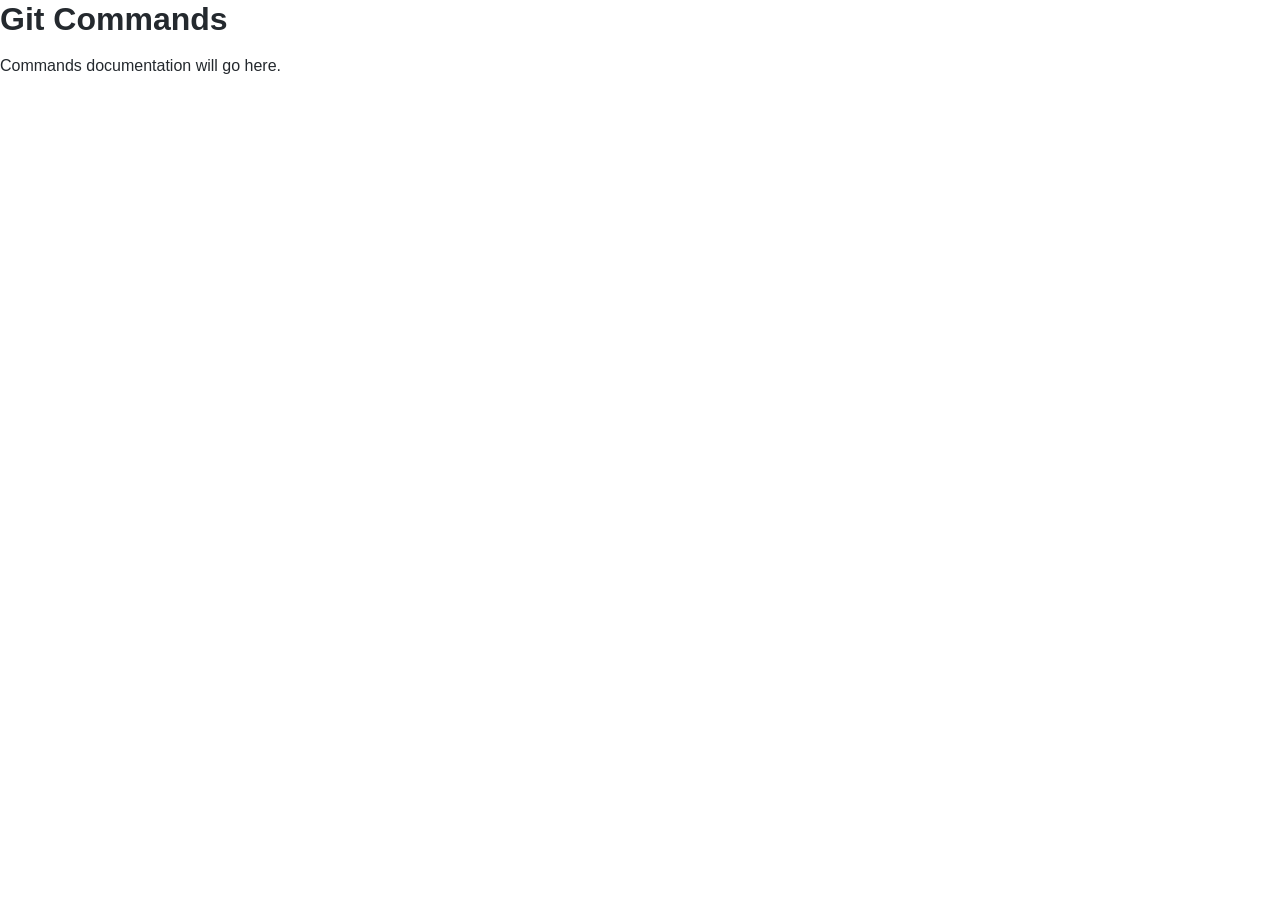
==== gitlearn/commands.html @ b14d95a1 "Initial GitLearn project structure and base files" ====
<!DOCTYPE html>
<html lang="en">

<head>
    <meta charset="UTF-8">
    <meta name="viewport" content="width=device-width, initial-scale=1.0">
    <title>Git Commands - GitLearn</title>
    <link rel="stylesheet" href="css/styles.css">
</head>

<body>
    <header>
        <h1>Git Commands</h1>
    </header>
    <main>
        <p>Commands documentation will go here.</p>
    </main>
    <script src="js/commands.js"></script>
</body>

</html>
---- gitlearn/css/styles.css ----
/* GitLearn CSS Design System */

/* ===== CSS VARIABLES FOR THEMING ===== */
:root {
    /* Light Theme Colors */
    --primary-color: #0366d6;
    --primary-hover: #0256cc;
    --background-color: #ffffff;
    --sidebar-bg: #f6f8fa;
    --header-bg: #ffffff;
    --card-bg: #ffffff;
    --text-color: #24292e;
    --text-secondary: #586069;
    --border-color: #e1e4e8;
    --code-bg: #f6f8fa;
    --code-border: #e1e4e8;
    --shadow: rgba(0, 0, 0, 0.1);
    --shadow-hover: rgba(0, 0, 0, 0.15);

    /* Spacing */
    --spacing-xs: 0.25rem;
    --spacing-sm: 0.5rem;
    --spacing-md: 1rem;
    --spacing-lg: 1.5rem;
    --spacing-xl: 2rem;
    --spacing-2xl: 3rem;

    /* Typography */
    --font-family: -apple-system, BlinkMacSystemFont, 'Segoe UI', Roboto, sans-serif;
    --font-mono: 'SFMono-Regular', Consolas, 'Liberation Mono', Menlo, monospace;
    --font-size-sm: 0.875rem;
    --font-size-base: 1rem;
    --font-size-lg: 1.25rem;
    --font-size-xl: 1.5rem;
    --font-size-2xl: 2rem;
    --line-height: 1.5;
}

/* Dark Theme */
.dark {
    --background-color: #0d1117;
    --sidebar-bg: #161b22;
    --header-bg: #161b22;
    --card-bg: #161b22;
    --text-color: #c9d1d9;
    --text-secondary: #8b949e;
    --border-color: #30363d;
    --code-bg: #161b22;
    --code-border: #30363d;
    --shadow: rgba(0, 0, 0, 0.3);
    --shadow-hover: rgba(0, 0, 0, 0.4);
}

/* ===== RESET AND BASE STYLES ===== */
* {
    box-sizing: border-box;
    margin: 0;
    padding: 0;
}

body {
    font-family: var(--font-family);
    font-size: var(--font-size-base);
    line-height: var(--line-height);
    color: var(--text-color);
    background-color: var(--background-color);
    transition: background-color 0.3s ease, color 0.3s ease;
}

h1,
h2,
h3,
h4,
h5,
h6 {
    margin-bottom: var(--spacing-md);
    font-weight: 600;
    line-height: 1.2;
}

h1 {
    font-size: var(--font-size-2xl);
}

h2 {
    font-size: var(--font-size-xl);
}

h3 {
    font-size: var(--font-size-lg);
}

p {
    margin-bottom: var(--spacing-md);
}

a {
    color: var(--primary-color);
    text-decoration: none;
    transition: color 0.2s ease;
}

a:hover {
    color: var(--primary-hover);
}

/* ===== LAYOUT ===== */
.app-container {
    display: flex;
    min-height: 100vh;
}

.sidebar {
    width: 280px;
    background-color: var(--sidebar-bg);
    border-right: 1px solid var(--border-color);
    padding: var(--spacing-lg);
    position: fixed;
    height: 100vh;
    overflow-y: auto;
    transition: transform 0.3s ease;
}

.main-content {
    flex: 1;
    margin-left: 280px;
    display: flex;
    flex-direction: column;
    min-height: 100vh;
}

.header {
    background-color: var(--header-bg);
    border-bottom: 1px solid var(--border-color);
    padding: var(--spacing-lg);
    display: flex;
    justify-content: space-between;
    align-items: center;
    position: sticky;
    top: 0;
    z-index: 100;
}

.content {
    padding: var(--spacing-2xl);
    max-width: 1200px;
    margin: 0 auto;
    flex: 1;
}

/* ===== SIDEBAR NAVIGATION ===== */
.sidebar-nav {
    list-style: none;
}

.sidebar-nav li {
    margin-bottom: var(--spacing-sm);
}

.sidebar-nav a {
    display: block;
    padding: var(--spacing-md);
    border-radius: 6px;
    color: var(--text-color);
    font-weight: 500;
    transition: all 0.2s ease;
}

.sidebar-nav a:hover,
.sidebar-nav a.active {
    background-color: var(--primary-color);
    color: white;
    transform: translateX(4px);
}

/* ===== HEADER ===== */
.header-title h1 {
    font-size: var(--font-size-xl);
    margin: 0;
}

.header-title p {
    font-size: var(--font-size-sm);
    color: var(--text-secondary);
    margin: 0;
}

.header-actions {
    display: flex;
    align-items: center;
    gap: var(--spacing-md);
}

/* ===== SEARCH BAR ===== */
.search-bar {
    position: relative;
    width: 300px;
}

.search-bar input {
    width: 100%;
    padding: var(--spacing-sm) var(--spacing-md);
    border: 1px solid var(--border-color);
    border-radius: 6px;
    background-color: var(--card-bg);
    color: var(--text-color);
    font-size: var(--font-size-base);
    transition: border-color 0.2s ease, box-shadow 0.2s ease;
}

.search-bar input:focus {
    outline: none;
    border-color: var(--primary-color);
    box-shadow: 0 0 0 3px rgba(3, 102, 214, 0.1);
}

.search-bar input::placeholder {
    color: var(--text-secondary);
}

/* ===== DARK MODE TOGGLE ===== */
.theme-toggle {
    background: none;
    border: 1px solid var(--border-color);
    border-radius: 6px;
    padding: var(--spacing-sm);
    cursor: pointer;
    color: var(--text-color);
    transition: all 0.2s ease;
}

.theme-toggle:hover {
    background-color: var(--card-bg);
    border-color: var(--primary-color);
}

/* ===== COMMAND CARDS ===== */
.command-card {
    background-color: var(--card-bg);
    border: 1px solid var(--border-color);
    border-radius: 8px;
    padding: var(--spacing-lg);
    margin-bottom: var(--spacing-lg);
    box-shadow: 0 2px 4px var(--shadow);
    transition: all 0.3s ease;
}

.command-card:hover {
    box-shadow: 0 4px 8px var(--shadow-hover);
    transform: translateY(-2px);
}

.command-name {
    font-size: var(--font-size-lg);
    font-weight: 600;
    color: var(--primary-color);
    margin-bottom: var(--spacing-sm);
}

.command-description {
    color: var(--text-secondary);
    margin-bottom: var(--spacing-md);
}

.command-syntax,
.command-example {
    margin-bottom: var(--spacing-md);
}

.command-label {
    font-weight: 600;
    color: var(--text-color);
    margin-bottom: var(--spacing-xs);
}

/* ===== CODE BLOCKS ===== */
.code-block {
    position: relative;
    background-color: var(--code-bg);
    border: 1px solid var(--code-border);
    border-radius: 6px;
    padding: var(--spacing-md);
    margin: var(--spacing-md) 0;
    font-family: var(--font-mono);
    font-size: var(--font-size-sm);
    line-height: 1.4;
    overflow-x: auto;
    white-space: pre-wrap;
    word-wrap: break-word;
}

.code-block code {
    background: none;
    padding: 0;
    border-radius: 0;
    font-family: inherit;
    font-size: inherit;
}

/* ===== COPY BUTTONS ===== */
.copy-btn {
    position: absolute;
    top: var(--spacing-sm);
    right: var(--spacing-sm);
    background-color: var(--card-bg);
    border: 1px solid var(--border-color);
    border-radius: 4px;
    padding: var(--spacing-xs) var(--spacing-sm);
    font-size: var(--font-size-sm);
    cursor: pointer;
    color: var(--text-secondary);
    transition: all 0.2s ease;
}

.copy-btn:hover {
    background-color: var(--primary-color);
    color: white;
    border-color: var(--primary-color);
}

.copy-btn.copied {
    background-color: #28a745;
    color: white;
    border-color: #28a745;
}

/* ===== DOCUMENTATION SECTIONS ===== */
.section {
    margin-bottom: var(--spacing-2xl);
}

.section h2 {
    border-bottom: 2px solid var(--border-color);
    padding-bottom: var(--spacing-sm);
    margin-bottom: var(--spacing-lg);
}

.section h3 {
    margin-top: var(--spacing-xl);
    margin-bottom: var(--spacing-md);
}

/* ===== BUTTONS ===== */
.btn {
    display: inline-block;
    padding: var(--spacing-sm) var(--spacing-md);
    border: 1px solid var(--border-color);
    border-radius: 6px;
    background-color: var(--card-bg);
    color: var(--text-color);
    font-size: var(--font-size-base);
    cursor: pointer;
    transition: all 0.2s ease;
    text-decoration: none;
}

.btn:hover {
    background-color: var(--primary-color);
    color: white;
    border-color: var(--primary-color);
    transform: translateY(-1px);
}

.btn-primary {
    background-color: var(--primary-color);
    color: white;
    border-color: var(--primary-color);
}

/* ===== RESPONSIVE DESIGN ===== */

/* Tablet */
@media (max-width: 1024px) {
    .sidebar {
        width: 240px;
    }

    .main-content {
        margin-left: 240px;
    }

    .search-bar {
        width: 250px;
    }

    .content {
        padding: var(--spacing-lg);
    }
}

/* Mobile */
@media (max-width: 768px) {
    .app-container {
        flex-direction: column;
    }

    .sidebar {
        width: 100%;
        height: auto;
        position: static;
        border-right: none;
        border-bottom: 1px solid var(--border-color);
        padding: var(--spacing-md);
    }

    .sidebar-nav {
        display: flex;
        flex-wrap: wrap;
        gap: var(--spacing-sm);
    }

    .sidebar-nav li {
        margin-bottom: 0;
    }

    .sidebar-nav a {
        padding: var(--spacing-sm) var(--spacing-md);
        font-size: var(--font-size-sm);
    }

    .main-content {
        margin-left: 0;
    }

    .header {
        flex-direction: column;
        gap: var(--spacing-md);
        padding: var(--spacing-md);
    }

    .header-actions {
        width: 100%;
        justify-content: space-between;
    }

    .search-bar {
        width: 100%;
        order: 1;
    }

    .content {
        padding: var(--spacing-md);
    }

    .command-card {
        padding: var(--spacing-md);
    }
}

/* Small Mobile */
@media (max-width: 480px) {
    .sidebar-nav {
        justify-content: center;
    }

    .content {
        padding: var(--spacing-sm);
    }

    .command-card {
        padding: var(--spacing-sm);
    }

    h1 {
        font-size: var(--font-size-xl);
    }

    h2 {
        font-size: var(--font-size-lg);
    }

    h3 {
        font-size: var(--font-size-base);
    }
}

/* ===== UTILITIES ===== */
.hidden {
    display: none;
}

.text-center {
    text-align: center;
}

.mb-sm {
    margin-bottom: var(--spacing-sm);
}

.mb-md {
    margin-bottom: var(--spacing-md);
}

.mb-lg {
    margin-bottom: var(--spacing-lg);
}

.mb-xl {
    margin-bottom: var(--spacing-xl);
}

.mt-sm {
    margin-top: var(--spacing-sm);
}

.mt-md {
    margin-top: var(--spacing-md);
}

.mt-lg {
    margin-top: var(--spacing-lg);
}

.mt-xl {
    margin-top: var(--spacing-xl);
}
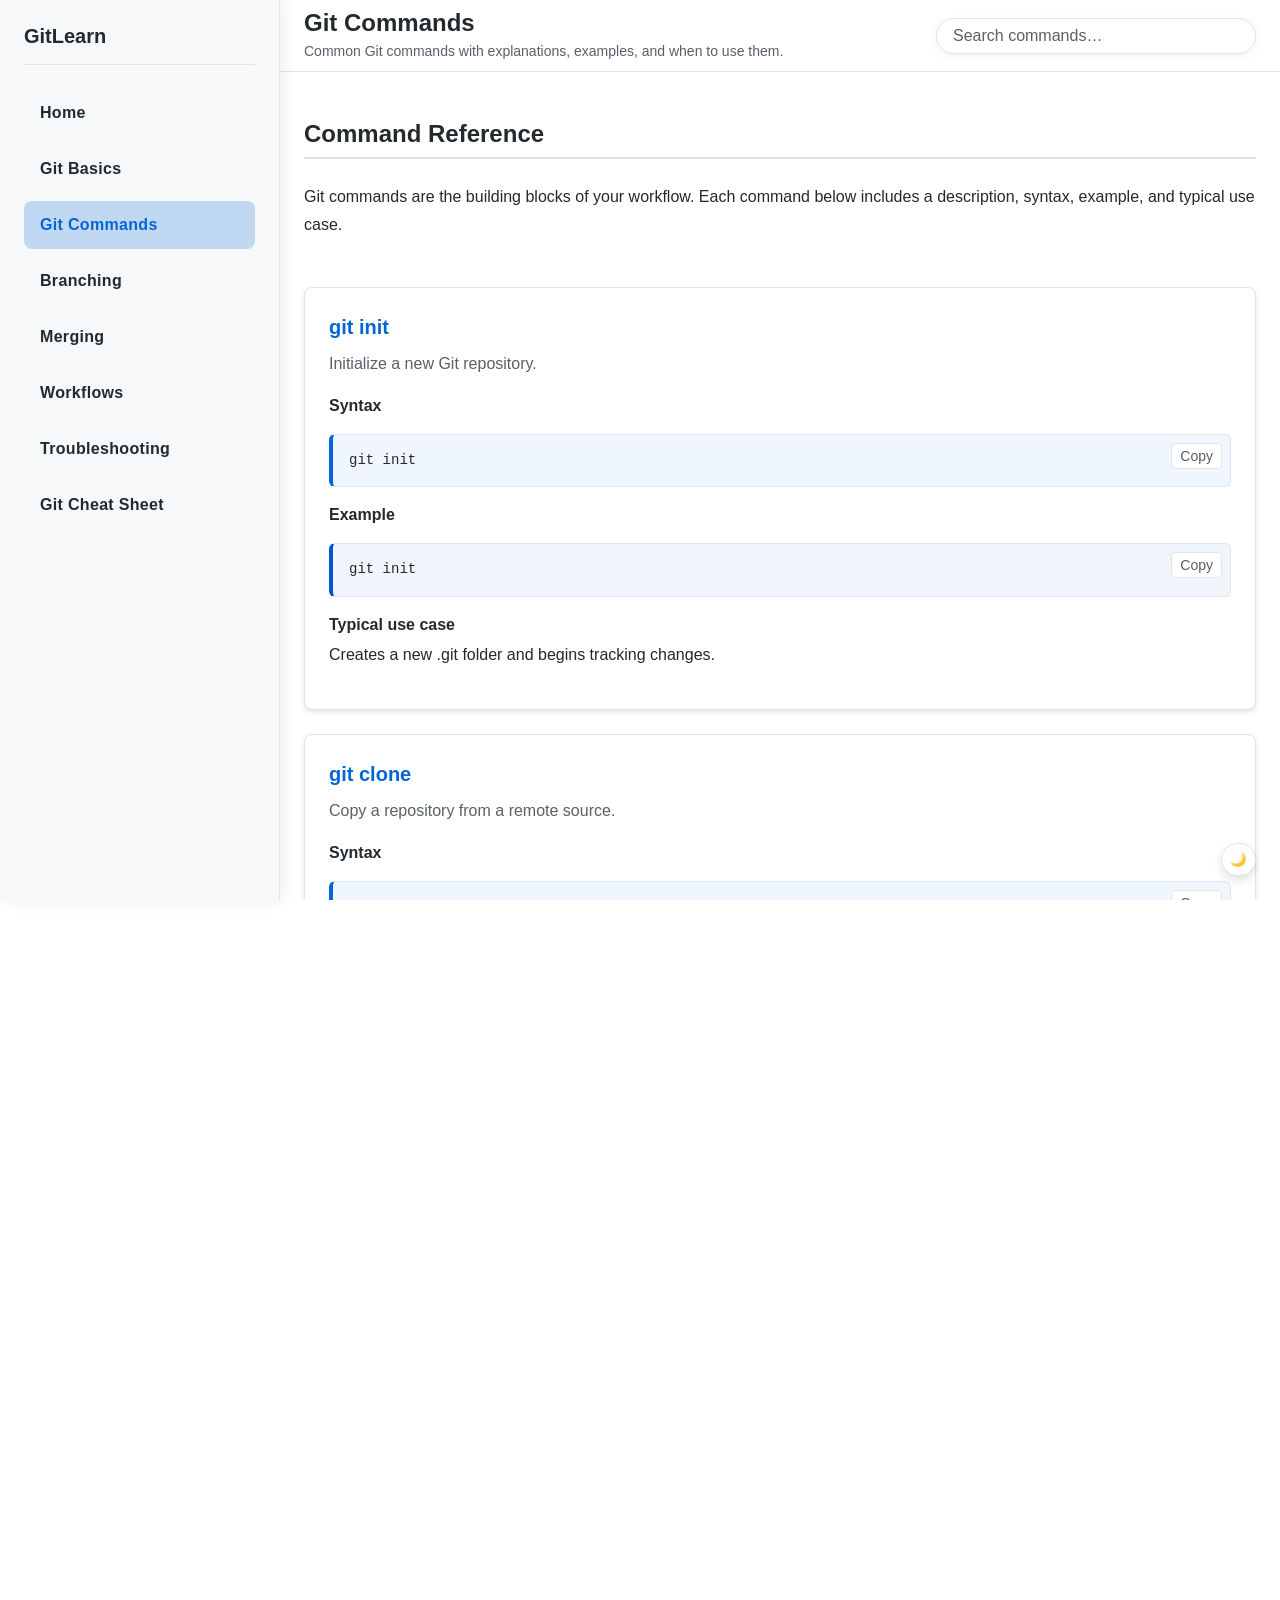
==== commit 93becd06: "Improve layout" ====
--- a/gitlearn/commands.html
+++ b/gitlearn/commands.html
@@ -9,12 +9,58 @@
 </head>
 
 <body>
-    <header>
-        <h1>Git Commands</h1>
-    </header>
-    <main>
-        <p>Commands documentation will go here.</p>
-    </main>
+    <div class="app-container">
+        <div class="sidebar-overlay" id="sidebar-overlay"></div>
+        <aside class="sidebar">
+            <div class="sidebar-brand">
+                <h2>GitLearn</h2>
+            </div>
+            <nav>
+                <ul class="sidebar-nav">
+                    <li><a href="index.html">Home</a></li>
+                    <li><a href="index.html#basics">Git Basics</a></li>
+                    <li><a class="active" href="commands.html">Git Commands</a></li>
+                    <li><a href="concepts.html#branches">Branching</a></li>
+                    <li><a href="concepts.html#merges">Merging</a></li>
+                    <li><a href="workflows.html">Workflows</a></li>
+                    <li><a href="index.html#troubleshooting">Troubleshooting</a></li>
+                    <li><a href="index.html#cheat-sheet">Git Cheat Sheet</a></li>
+                </ul>
+            </nav>
+        </aside>
+
+        <div class="main-content">
+            <header class="header">
+                <button class="sidebar-toggle" id="sidebar-toggle" aria-label="Toggle navigation">☰</button>
+                <div class="header-title">
+                    <h1>Git Commands</h1>
+                    <p>Common Git commands with explanations, examples, and when to use them.</p>
+                </div>
+                <div class="header-actions">
+                    <div class="search-bar">
+                        <input id="search-input" type="search" placeholder="Search commands…"
+                            aria-label="Search commands" />
+                    </div>
+                    <button class="theme-toggle" id="theme-toggle" aria-label="Toggle dark mode">🌙</button>
+                </div>
+            </header>
+
+            <main class="content">
+                <section class="section" id="commands-overview">
+                    <h2>Command Reference</h2>
+                    <p>Git commands are the building blocks of your workflow. Each command below includes a description,
+                        syntax, example, and typical use case.</p>
+                </section>
+
+                <section class="section" id="command-list">
+                    <div id="commands-container"></div>
+                </section>
+            </main>
+        </div>
+    </div>
+
+    <script src="js/main.js"></script>
+    <script src="js/search.js"></script>
     <script src="js/commands.js"></script>
 </body>
 
--- a/gitlearn/css/styles.css
+++ b/gitlearn/css/styles.css
@@ -34,6 +34,11 @@
     --font-size-xl: 1.5rem;
     --font-size-2xl: 2rem;
     --line-height: 1.5;
+
+    /* Layout */
+    --sidebar-width: 280px;
+    --content-max-width: 1100px;
+    --header-height: 72px;
 }
 
 /* Dark Theme */
@@ -52,6 +57,10 @@
 }
 
 /* ===== RESET AND BASE STYLES ===== */
+html {
+    scroll-behavior: smooth;
+}
+
 * {
     box-sizing: border-box;
     margin: 0;
@@ -105,52 +114,108 @@
 }
 
 /* ===== LAYOUT ===== */
+html,
+body {
+    height: 100%;
+    overflow-x: hidden;
+}
+
 .app-container {
     display: flex;
     min-height: 100vh;
 }
 
+.sidebar-overlay {
+    display: none;
+}
+
 .sidebar {
-    width: 280px;
+    width: var(--sidebar-width);
     background-color: var(--sidebar-bg);
     border-right: 1px solid var(--border-color);
     padding: var(--spacing-lg);
     position: fixed;
+    top: 0;
+    left: 0;
     height: 100vh;
     overflow-y: auto;
-    transition: transform 0.3s ease;
+    transition: transform 0.3s ease, box-shadow 0.3s ease;
+    box-shadow: 2px 0 16px rgba(0, 0, 0, 0.08);
+    z-index: 200;
 }
 
 .main-content {
     flex: 1;
-    margin-left: 280px;
+    margin-left: var(--sidebar-width);
     display: flex;
     flex-direction: column;
     min-height: 100vh;
+    background: transparent;
 }
 
 .header {
     background-color: var(--header-bg);
     border-bottom: 1px solid var(--border-color);
-    padding: var(--spacing-lg);
+    padding: 0 var(--spacing-lg);
+    height: var(--header-height);
     display: flex;
-    justify-content: space-between;
     align-items: center;
     position: sticky;
     top: 0;
-    z-index: 100;
+    z-index: 150;
+}
+
+.header-title {
+    display: flex;
+    flex-direction: column;
+    gap: 0.25rem;
+}
+
+.header-actions {
+    display: flex;
+    align-items: center;
+    gap: var(--spacing-md);
+    margin-left: auto;
 }
 
 .content {
-    padding: var(--spacing-2xl);
-    max-width: 1200px;
+    padding: var(--spacing-2xl) var(--spacing-lg);
+    max-width: var(--content-max-width);
     margin: 0 auto;
     flex: 1;
+    overflow: auto;
+}
+
+.content p {
+    margin-bottom: var(--spacing-md);
+    line-height: 1.75;
+}
+
+.content ul {
+    margin: var(--spacing-md) 0;
+    padding-left: 1.2rem;
+}
+
+.content li {
+    margin-bottom: 0.5rem;
 }
 
 /* ===== SIDEBAR NAVIGATION ===== */
+.sidebar-brand {
+    margin-bottom: var(--spacing-lg);
+    padding-bottom: var(--spacing-md);
+    border-bottom: 1px solid var(--border-color);
+}
+
+.sidebar-brand h2 {
+    font-size: var(--font-size-lg);
+    margin: 0;
+}
+
 .sidebar-nav {
     list-style: none;
+    padding: 0;
+    margin: 0;
 }
 
 .sidebar-nav li {
@@ -159,18 +224,22 @@
 
 .sidebar-nav a {
     display: block;
-    padding: var(--spacing-md);
-    border-radius: 6px;
+    padding: 0.75rem 1rem;
+    border-radius: 8px;
     color: var(--text-color);
-    font-weight: 500;
-    transition: all 0.2s ease;
-}
-
-.sidebar-nav a:hover,
+    font-weight: 600;
+    transition: background 0.2s ease, transform 0.2s ease;
+    letter-spacing: 0.02em;
+}
+
+.sidebar-nav a:hover {
+    background-color: rgba(3, 102, 214, 0.12);
+    transform: translateX(4px);
+}
+
 .sidebar-nav a.active {
-    background-color: var(--primary-color);
-    color: white;
-    transform: translateX(4px);
+    background-color: rgba(3, 102, 214, 0.22);
+    color: var(--primary-color);
 }
 
 /* ===== HEADER ===== */
@@ -179,59 +248,90 @@
     margin: 0;
 }
 
-.header-title p {
-    font-size: var(--font-size-sm);
-    color: var(--text-secondary);
-    margin: 0;
-}
-
-.header-actions {
-    display: flex;
-    align-items: center;
-    gap: var(--spacing-md);
-}
-
-/* ===== SEARCH BAR ===== */
-.search-bar {
-    position: relative;
-    width: 300px;
-}
-
-.search-bar input {
-    width: 100%;
-    padding: var(--spacing-sm) var(--spacing-md);
-    border: 1px solid var(--border-color);
-    border-radius: 6px;
-    background-color: var(--card-bg);
-    color: var(--text-color);
-    font-size: var(--font-size-base);
-    transition: border-color 0.2s ease, box-shadow 0.2s ease;
-}
-
-.search-bar input:focus {
-    outline: none;
-    border-color: var(--primary-color);
-    box-shadow: 0 0 0 3px rgba(3, 102, 214, 0.1);
-}
-
-.search-bar input::placeholder {
-    color: var(--text-secondary);
-}
-
-/* ===== DARK MODE TOGGLE ===== */
-.theme-toggle {
+.sidebar-toggle {
+    display: none;
     background: none;
     border: 1px solid var(--border-color);
     border-radius: 6px;
     padding: var(--spacing-sm);
     cursor: pointer;
     color: var(--text-color);
+    font-size: 1.1rem;
     transition: all 0.2s ease;
 }
 
-.theme-toggle:hover {
+.sidebar-toggle:hover {
     background-color: var(--card-bg);
     border-color: var(--primary-color);
+}
+
+.header-title p {
+    font-size: var(--font-size-sm);
+    color: var(--text-secondary);
+    margin: 0;
+}
+
+.header-actions {
+    display: flex;
+    align-items: center;
+    gap: var(--spacing-md);
+}
+
+/* ===== SEARCH BAR ===== */
+.search-bar {
+    position: relative;
+    width: 320px;
+    max-width: 100%;
+}
+
+.search-bar input {
+    width: 100%;
+    padding: var(--spacing-sm) var(--spacing-md);
+    border: 1px solid var(--border-color);
+    border-radius: 999px;
+    background-color: var(--card-bg);
+    color: var(--text-color);
+    font-size: var(--font-size-base);
+    transition: border-color 0.2s ease, box-shadow 0.2s ease;
+    box-shadow: 0 2px 10px rgba(0, 0, 0, 0.06);
+}
+
+.search-bar input:focus {
+    outline: none;
+    border-color: var(--primary-color);
+    box-shadow: 0 4px 14px rgba(3, 102, 214, 0.25);
+}
+
+.search-bar input:focus {
+    outline: none;
+    border-color: var(--primary-color);
+    box-shadow: 0 0 0 3px rgba(3, 102, 214, 0.1);
+}
+
+.search-bar input::placeholder {
+    color: var(--text-secondary);
+}
+
+/* ===== DARK MODE TOGGLE ===== */
+.theme-toggle {
+    position: fixed;
+    bottom: var(--spacing-lg);
+    right: var(--spacing-lg);
+    background: var(--card-bg);
+    border: 1px solid var(--border-color);
+    border-radius: 999px;
+    padding: var(--spacing-sm);
+    cursor: pointer;
+    color: var(--text-color);
+    transition: all 0.2s ease;
+    box-shadow: 0 4px 10px rgba(0, 0, 0, 0.12);
+    z-index: 300;
+}
+
+.theme-toggle:hover {
+    background-color: var(--primary-color);
+    border-color: var(--primary-color);
+    color: white;
 }
 
 /* ===== COMMAND CARDS ===== */
@@ -243,6 +343,16 @@
     margin-bottom: var(--spacing-lg);
     box-shadow: 0 2px 4px var(--shadow);
     transition: all 0.3s ease;
+}
+
+.command-syntax .code-block {
+    border-left: 4px solid var(--primary-color);
+    background-color: rgba(3, 102, 214, 0.06);
+}
+
+.command-example .code-block {
+    border-left: 4px solid var(--primary-hover);
+    background-color: rgba(2, 86, 204, 0.06);
 }
 
 .command-card:hover {
@@ -395,14 +505,75 @@
     }
 
     .sidebar {
+        width: 280px;
+        height: 100vh;
+        position: fixed;
+        top: 0;
+        left: 0;
+        transform: translateX(-100%);
+        z-index: 200;
+        border-right: 1px solid var(--border-color);
+        padding: var(--spacing-md);
+        transition: transform 0.3s ease;
+    }
+
+    .sidebar.open {
+        transform: translateX(0);
+    }
+
+    .sidebar-overlay {
+        position: fixed;
+        inset: 0;
+        background-color: rgba(0, 0, 0, 0.4);
+        opacity: 0;
+        visibility: hidden;
+        transition: opacity 0.3s ease;
+        z-index: 150;
+    }
+
+    .sidebar-overlay.open {
+        opacity: 1;
+        visibility: visible;
+    }
+
+    .main-content {
+        margin-left: 0;
+    }
+
+    .header {
+        flex-direction: row;
+        justify-content: space-between;
+        gap: var(--spacing-md);
+        padding: var(--spacing-md);
+    }
+
+    .sidebar-toggle {
+        display: inline-flex;
+        align-items: center;
+        justify-content: center;
+    }
+
+    .header-actions {
         width: 100%;
-        height: auto;
-        position: static;
-        border-right: none;
-        border-bottom: 1px solid var(--border-color);
+        justify-content: flex-end;
+    }
+
+    .search-bar {
+        width: 100%;
+        order: 2;
+    }
+
+    .content {
         padding: var(--spacing-md);
     }
 
+    .command-card {
+        padding: var(--spacing-md);
+    }
+}
+
+/* Extra mobile refinements (stacked header and nav) */
+@media (max-width: 600px) {
     .sidebar-nav {
         display: flex;
         flex-wrap: wrap;
@@ -418,10 +589,6 @@
         font-size: var(--font-size-sm);
     }
 
-    .main-content {
-        margin-left: 0;
-    }
-
     .header {
         flex-direction: column;
         gap: var(--spacing-md);
